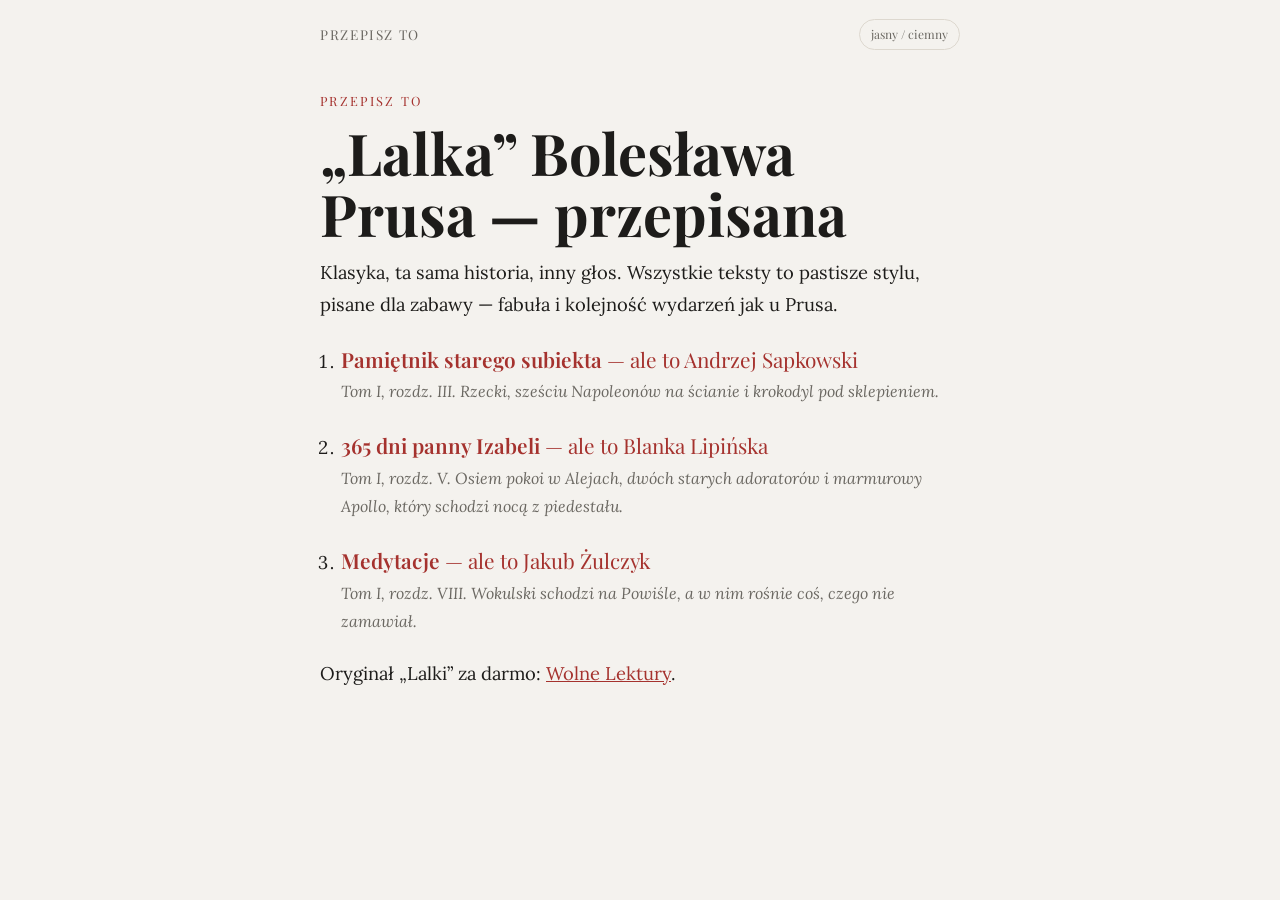
==== lalka/index.html @ 30d7f187 "Dodaj przeróbki Lalki jako strony HTML" ====
<!doctype html>
<html lang="pl">
<head>
<meta charset="utf-8">
<meta name="viewport" content="width=device-width, initial-scale=1">
<title>Lalka — przepisana</title>
<meta name="description" content="Lalka Bolesława Prusa przepisana w stylu współczesnych autorów.">
<meta property="og:title" content="Lalka — przepisana">
<meta property="og:description" content="Lalka Bolesława Prusa przepisana w stylu współczesnych autorów.">
<link rel="preconnect" href="https://fonts.googleapis.com">
<link rel="preconnect" href="https://fonts.gstatic.com" crossorigin>
<link href="https://fonts.googleapis.com/css2?family=Playfair+Display:ital,wght@0,500;0,700;1,500&family=Lora:ital,wght@0,400;0,600;1,400&display=swap" rel="stylesheet">
<style>
:root {
  --bg:#f4f2ee; --paper:#fbfaf7; --ink:#1d1c1a; --muted:#6b6862; --accent:#a5322e; --rule:#ddd8cf;
  --head:'Playfair Display', serif; --body:'Lora', Georgia, serif;
}
@media (prefers-color-scheme: dark) {
  :root:not([data-theme="light"]) { --bg:#121212; --paper:#1a1a1a; --ink:#ecebe8; --muted:#a3a19b; --accent:#e0b45a; --rule:#333; }
}
:root[data-theme="dark"] { --bg:#121212; --paper:#1a1a1a; --ink:#ecebe8; --muted:#a3a19b; --accent:#e0b45a; --rule:#333; }
* { box-sizing: border-box; }
html { -webkit-text-size-adjust: 100%; }
body { margin:0; background:var(--bg); color:var(--ink); font-family:var(--body); font-size:1.15rem; line-height:1.75; }
.top { max-width:42rem; margin:0 auto; padding:1.2rem 16px 0; display:flex; justify-content:space-between; align-items:center; gap:1rem;
  font-family:var(--head); font-size:.85rem; letter-spacing:.12em; text-transform:uppercase; }
.top a { color:var(--muted); text-decoration:none; }
.top a:hover { color:var(--accent); }
.toggle { background:none; border:1px solid var(--rule); color:var(--muted); border-radius:999px; padding:.25rem .7rem; cursor:pointer; font:inherit; font-size:.75rem; }
main { max-width:42rem; margin:0 auto; padding:2.5rem 16px 4rem; }
.kicker { font-family:var(--head); color:var(--accent); letter-spacing:.18em; text-transform:uppercase; font-size:.8rem; margin:0 0 .6rem; }
h1 { font-family:var(--head); font-weight:700; font-size:clamp(2.2rem, 7vw, 3.6rem); line-height:1.05; margin:0 0 .8rem; text-wrap:balance; }
h3 { font-family:var(--body); font-style:italic; font-weight:400; color:var(--muted); font-size:1.1rem; margin:0 0 2.5rem; line-height:1.5; }
p { margin:0 0 1.1em; }
blockquote { margin:0 0 2.5rem; padding:1.2rem 1.4rem; border-left:3px solid var(--accent); background:var(--paper); font-style:italic; color:var(--muted); }
blockquote p:last-child { margin-bottom:0; font-style:normal; font-size:.95rem; }
hr { border:0; text-align:center; margin:2.8rem 0; height:1.5rem; }
hr::before { content:"❦"; color:var(--accent); font-size:1.1rem; letter-spacing:1.2em; padding-left:1.2em; }
a { color:var(--accent); }
em { font-style:italic; }
strong { font-weight:600; }
ol { padding-left:1.3rem; }
ol li { margin-bottom:1.4rem; }
.endnote { margin-top:3rem; padding-top:1.5rem; border-top:1px solid var(--rule); font-size:.9rem; color:var(--muted); }
.endnote p { margin:0 0 .6em; }
.back { display:inline-block; margin-top:1.5rem; font-family:var(--head); letter-spacing:.12em; text-transform:uppercase; font-size:.85rem; text-decoration:none; }
ol li a { font-family:var(--head); font-size:1.3rem; text-decoration:none; } ol li em { display:block; color:var(--muted); font-size:1rem; }
</style>
</head>
<body>
<header class="top">
  <a href="../index.html">Przepisz to</a>
  <button class="toggle" type="button" id="theme" aria-label="Zmień motyw">jasny / ciemny</button>
</header>
<main>
<p class="kicker">Przepisz to</p>
<h1>„Lalka” Bolesława Prusa — przepisana</h1>
<p>Klasyka, ta sama historia, inny głos. Wszystkie teksty to pastisze stylu, pisane dla zabawy — fabuła i kolejność wydarzeń jak u Prusa.</p>
<ol>
<li><a href="01-pamietnik-starego-subiekta-sapkowski.html"><strong>Pamiętnik starego subiekta</strong> — ale to Andrzej Sapkowski</a>
   <em>Tom I, rozdz. III. Rzecki, sześciu Napoleonów na ścianie i krokodyl pod sklepieniem.</em></li>
<li><a href="02-marzenia-panny-izabeli-lipinska.html"><strong>365 dni panny Izabeli</strong> — ale to Blanka Lipińska</a>
   <em>Tom I, rozdz. V. Osiem pokoi w Alejach, dwóch starych adoratorów i marmurowy Apollo, który schodzi nocą z piedestału.</em></li>
<li><a href="03-medytacje-zulczyk.html"><strong>Medytacje</strong> — ale to Jakub Żulczyk</a>
   <em>Tom I, rozdz. VIII. Wokulski schodzi na Powiśle, a w nim rośnie coś, czego nie zamawiał.</em></li>
</ol>
<p>Oryginał „Lalki” za darmo: <a href="https://wolnelektury.pl/katalog/lektura/lalka-tom-pierwszy.html">Wolne Lektury</a>.</p>

</main>
<script>
(function(){
  var r=document.documentElement, k='przepiszto-theme';
  try{ var s=localStorage.getItem(k); if(s) r.setAttribute('data-theme',s); }catch(e){}
  document.getElementById('theme').addEventListener('click',function(){
    var cur=r.getAttribute('data-theme') || (matchMedia('(prefers-color-scheme: dark)').matches?'dark':'light');
    var n=cur==='dark'?'light':'dark'; r.setAttribute('data-theme',n);
    try{ localStorage.setItem(k,n); }catch(e){}
  });
})();
</script>
</body>
</html>
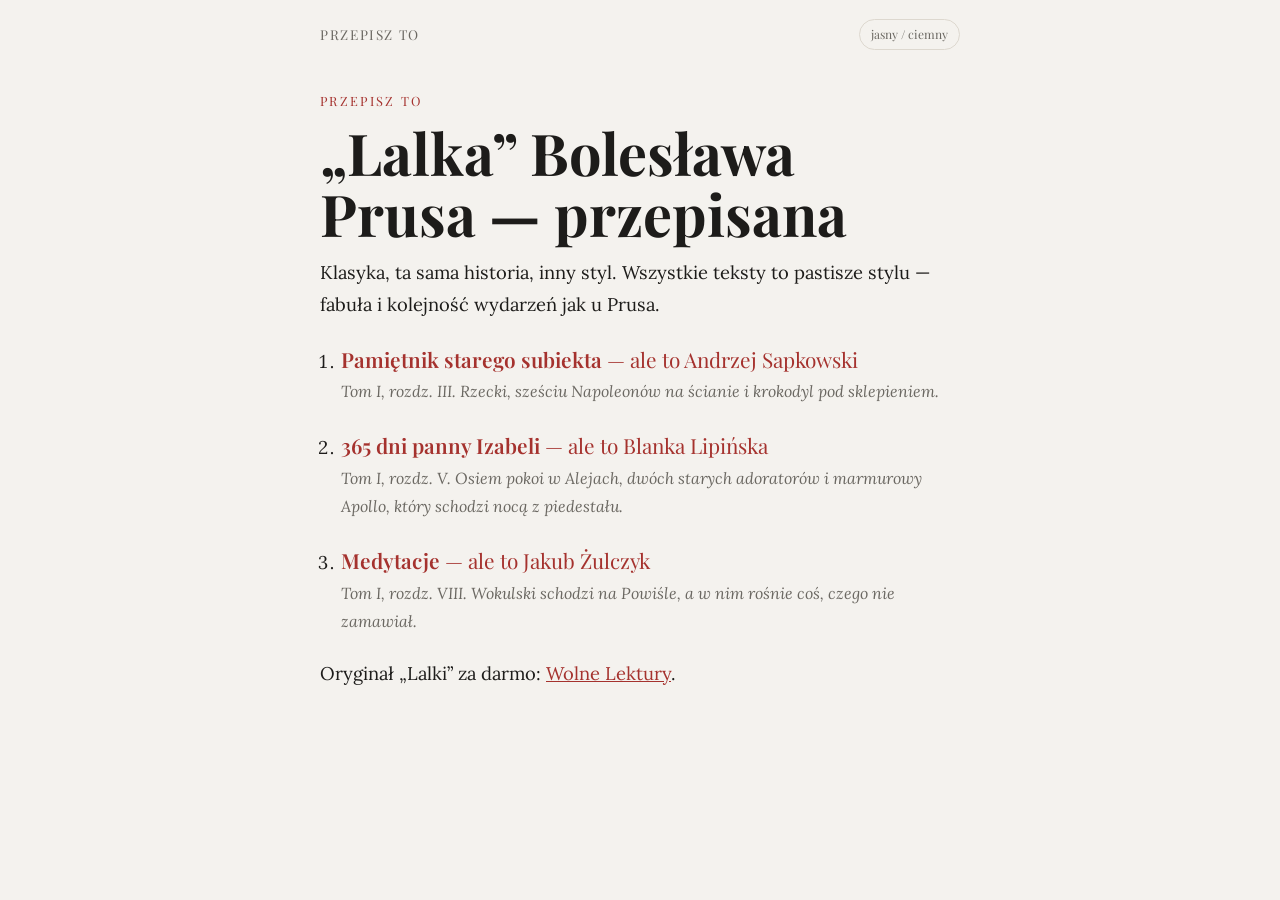
==== commit 6306a2bd: "Zmiana nagówka" ====
--- a/lalka/index.html
+++ b/lalka/index.html
@@ -55,7 +55,7 @@
 <main>
 <p class="kicker">Przepisz to</p>
 <h1>„Lalka” Bolesława Prusa — przepisana</h1>
-<p>Klasyka, ta sama historia, inny głos. Wszystkie teksty to pastisze stylu, pisane dla zabawy — fabuła i kolejność wydarzeń jak u Prusa.</p>
+<p>Klasyka, ta sama historia, inny styl. Wszystkie teksty to pastisze stylu — fabuła i kolejność wydarzeń jak u Prusa.</p>
 <ol>
 <li><a href="01-pamietnik-starego-subiekta-sapkowski.html"><strong>Pamiętnik starego subiekta</strong> — ale to Andrzej Sapkowski</a>
    <em>Tom I, rozdz. III. Rzecki, sześciu Napoleonów na ścianie i krokodyl pod sklepieniem.</em></li>
